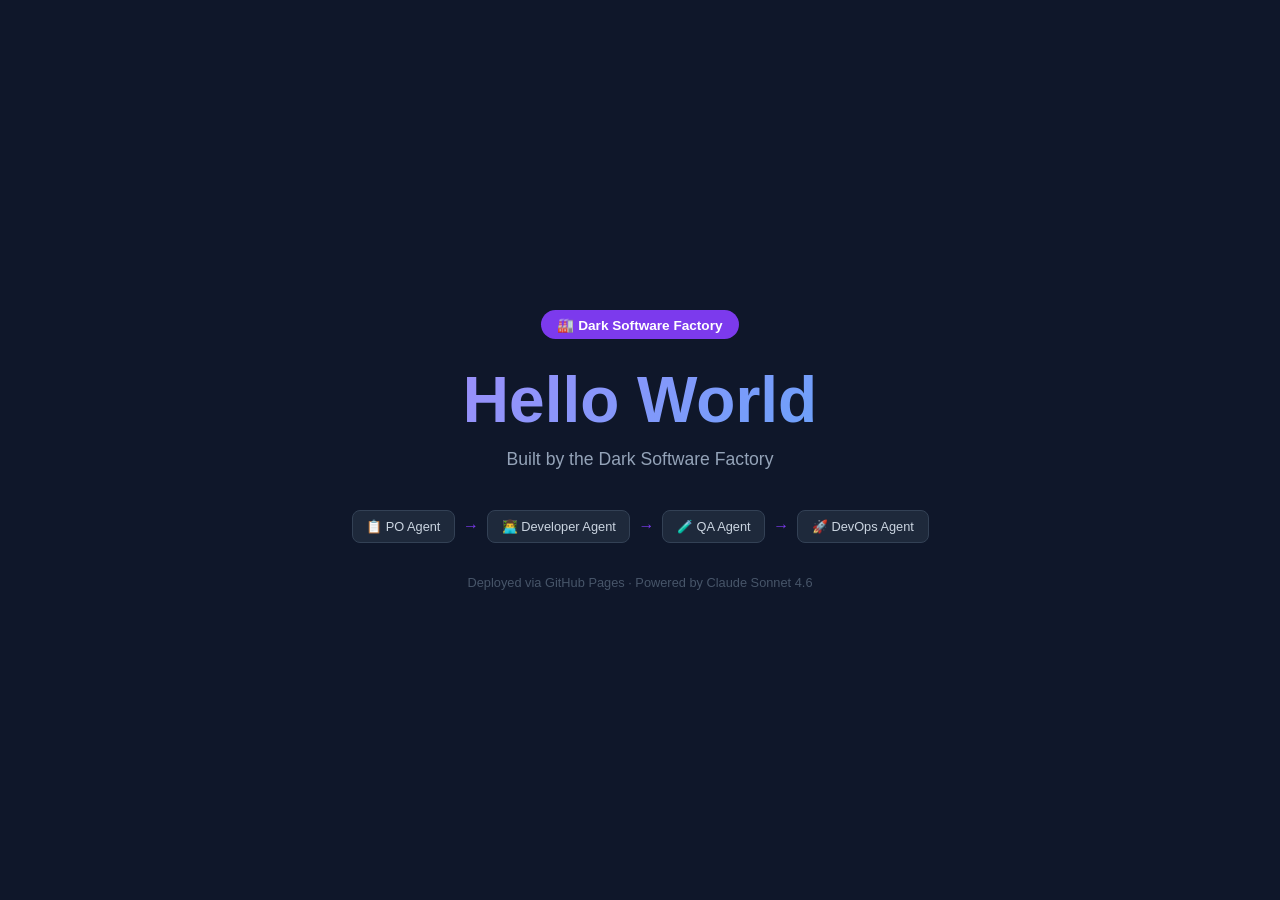
==== index.html @ 134d7415 "feat: add Hello World page" ====
<!DOCTYPE html>
<html lang="en">
<head>
    <meta charset="UTF-8">
    <meta name="viewport" content="width=device-width, initial-scale=1.0">
    <title>DSF Hello World</title>
    <link rel="stylesheet" href="styles.css">
</head>
<body>
    <div class="container">
        <div class="badge">🏭 Dark Software Factory</div>
        <h1>Hello World</h1>
        <p class="subtitle">Built by the Dark Software Factory</p>
        <div class="pipeline">
            <div class="agent">📋 PO Agent</div>
            <div class="arrow">→</div>
            <div class="agent">👨‍💻 Developer Agent</div>
            <div class="arrow">→</div>
            <div class="agent">🧪 QA Agent</div>
            <div class="arrow">→</div>
            <div class="agent">🚀 DevOps Agent</div>
        </div>
        <p class="footer">Deployed via GitHub Pages · Powered by Claude Sonnet 4.6</p>
    </div>
</body>
</html>
---- styles.css ----
* { margin: 0; padding: 0; box-sizing: border-box; }
body {
    background: #0F172A;
    color: #F8FAFC;
    font-family: -apple-system, BlinkMacSystemFont, 'Segoe UI', sans-serif;
    min-height: 100vh;
    display: flex;
    align-items: center;
    justify-content: center;
}
.container { text-align: center; padding: 2rem; max-width: 700px; }
.badge {
    display: inline-block;
    background: #7C3AED;
    color: white;
    padding: 0.4rem 1rem;
    border-radius: 999px;
    font-size: 0.85rem;
    font-weight: 600;
    margin-bottom: 1.5rem;
}
h1 {
    font-size: 4rem;
    font-weight: 800;
    background: linear-gradient(135deg, #A78BFA, #60A5FA);
    -webkit-background-clip: text;
    -webkit-text-fill-color: transparent;
    background-clip: text;
    margin-bottom: 0.75rem;
}
.subtitle { color: #94A3B8; font-size: 1.1rem; margin-bottom: 2.5rem; }
.pipeline {
    display: flex;
    align-items: center;
    justify-content: center;
    gap: 0.5rem;
    flex-wrap: wrap;
    margin-bottom: 2rem;
}
.agent {
    background: #1E293B;
    border: 1px solid #334155;
    border-radius: 8px;
    padding: 0.5rem 0.85rem;
    font-size: 0.8rem;
    color: #CBD5E1;
}
.arrow { color: #7C3AED; font-weight: bold; }
.footer { color: #475569; font-size: 0.8rem; margin-top: 1rem; }
@media (max-width: 600px) {
    h1 { font-size: 2.5rem; }
    .agent { font-size: 0.7rem; padding: 0.4rem 0.6rem; }
}
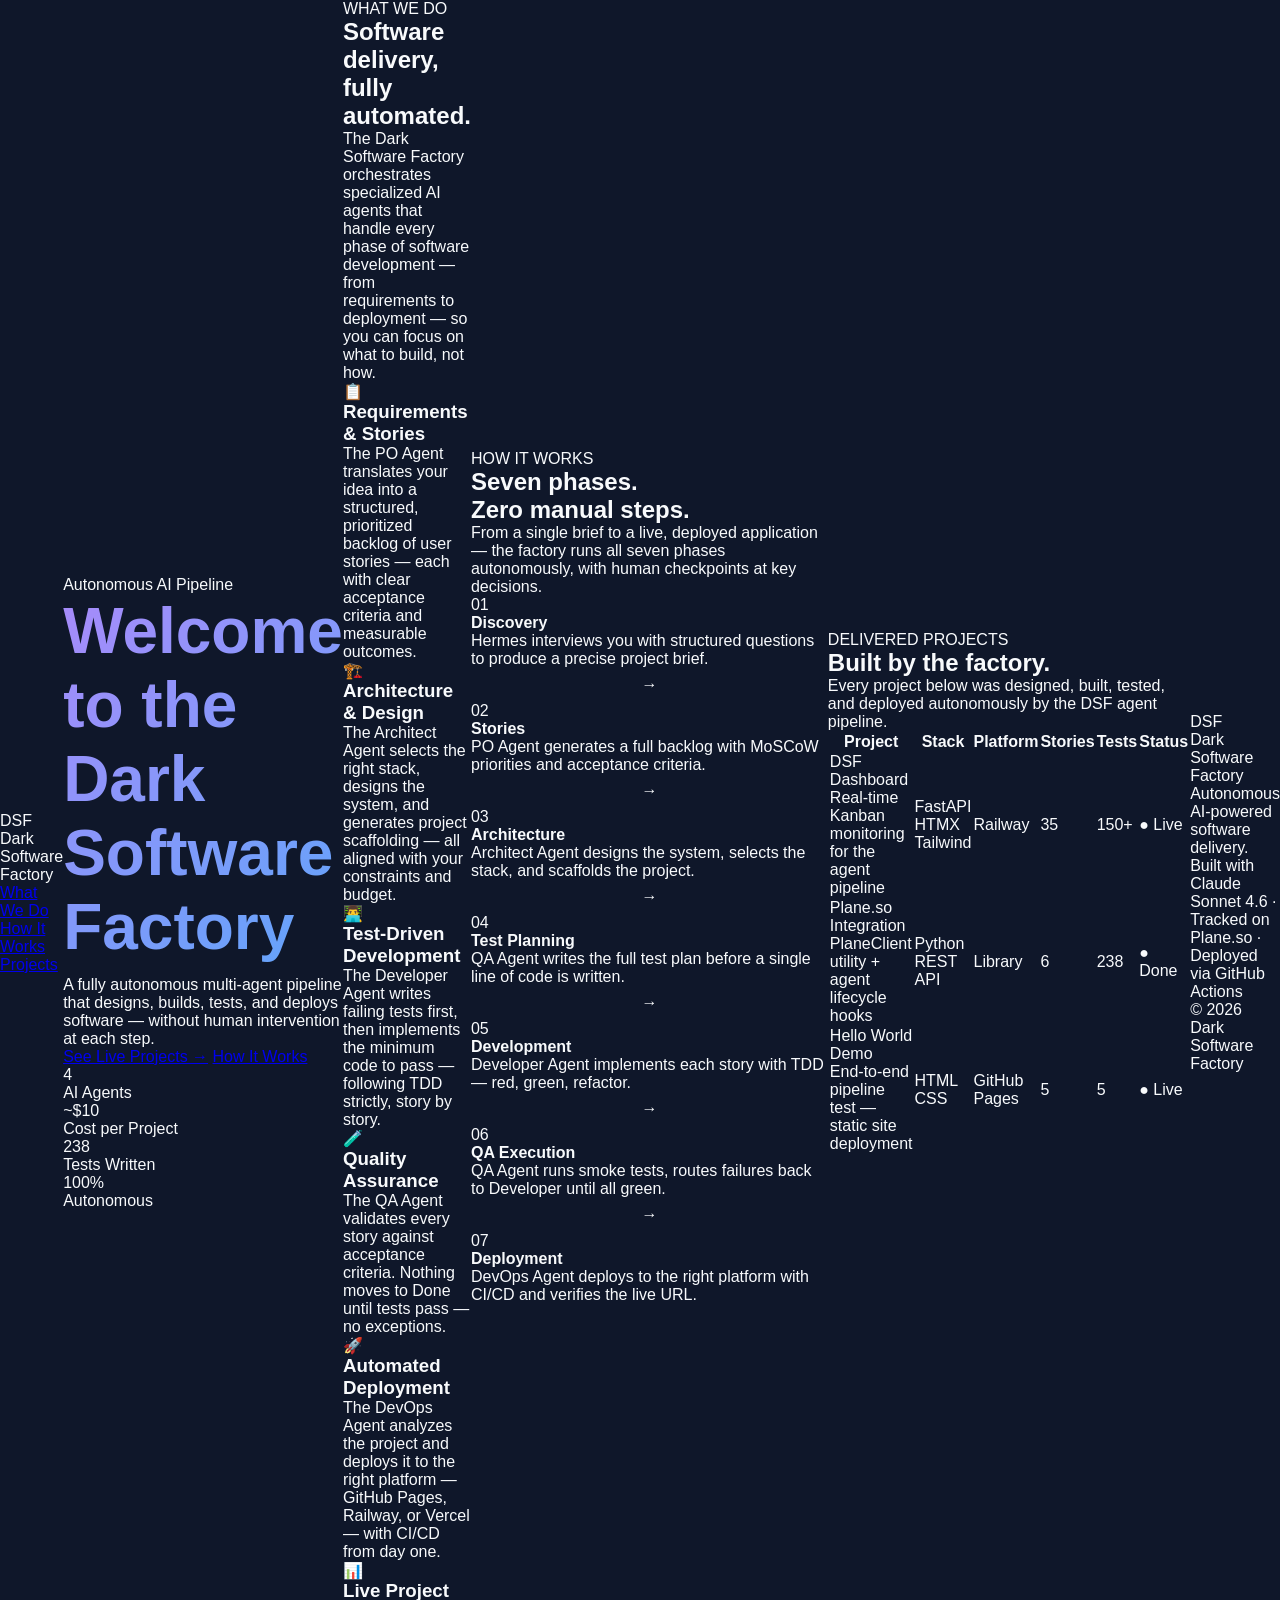
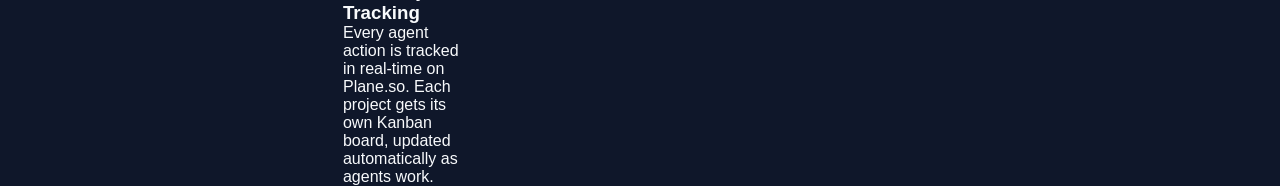
==== commit 5fa572a1: "feat: DSF showcase landing page — BCG-inspired professional design" ====
--- a/index.html
+++ b/index.html
@@ -3,24 +3,241 @@
 <head>
     <meta charset="UTF-8">
     <meta name="viewport" content="width=device-width, initial-scale=1.0">
-    <title>DSF Hello World</title>
+    <title>Dark Software Factory</title>
+    <link rel="preconnect" href="https://fonts.googleapis.com">
+    <link rel="preconnect" href="https://fonts.gstatic.com" crossorigin>
+    <link href="https://fonts.googleapis.com/css2?family=Inter:wght@300;400;500;600;700&display=swap" rel="stylesheet">
     <link rel="stylesheet" href="styles.css">
 </head>
 <body>
-    <div class="container">
-        <div class="badge">🏭 Dark Software Factory</div>
-        <h1>Hello World</h1>
-        <p class="subtitle">Built by the Dark Software Factory</p>
-        <div class="pipeline">
-            <div class="agent">📋 PO Agent</div>
-            <div class="arrow">→</div>
-            <div class="agent">👨‍💻 Developer Agent</div>
-            <div class="arrow">→</div>
-            <div class="agent">🧪 QA Agent</div>
-            <div class="arrow">→</div>
-            <div class="agent">🚀 DevOps Agent</div>
-        </div>
-        <p class="footer">Deployed via GitHub Pages · Powered by Claude Sonnet 4.6</p>
-    </div>
+
+    <!-- NAV -->
+    <nav>
+        <div class="nav-inner">
+            <div class="nav-logo">
+                <span class="logo-mark">DSF</span>
+                <span class="logo-text">Dark Software Factory</span>
+            </div>
+            <div class="nav-links">
+                <a href="#what-we-do">What We Do</a>
+                <a href="#how-it-works">How It Works</a>
+                <a href="#projects">Projects</a>
+            </div>
+        </div>
+    </nav>
+
+    <!-- HERO -->
+    <section class="hero">
+        <div class="hero-inner">
+            <div class="hero-tag">Autonomous AI Pipeline</div>
+            <h1>Welcome to the<br><span class="accent">Dark Software Factory</span></h1>
+            <p class="hero-sub">A fully autonomous multi-agent pipeline that designs, builds, tests, and deploys software — without human intervention at each step.</p>
+            <div class="hero-cta">
+                <a href="#projects" class="btn-primary">See Live Projects →</a>
+                <a href="#how-it-works" class="btn-secondary">How It Works</a>
+            </div>
+            <div class="hero-stats">
+                <div class="stat">
+                    <div class="stat-value">4</div>
+                    <div class="stat-label">AI Agents</div>
+                </div>
+                <div class="stat-divider"></div>
+                <div class="stat">
+                    <div class="stat-value">~$10</div>
+                    <div class="stat-label">Cost per Project</div>
+                </div>
+                <div class="stat-divider"></div>
+                <div class="stat">
+                    <div class="stat-value">238</div>
+                    <div class="stat-label">Tests Written</div>
+                </div>
+                <div class="stat-divider"></div>
+                <div class="stat">
+                    <div class="stat-value">100%</div>
+                    <div class="stat-label">Autonomous</div>
+                </div>
+            </div>
+        </div>
+    </section>
+
+    <!-- WHAT WE DO -->
+    <section class="section" id="what-we-do">
+        <div class="section-inner">
+            <div class="section-label">WHAT WE DO</div>
+            <h2>Software delivery,<br>fully automated.</h2>
+            <p class="section-desc">The Dark Software Factory orchestrates specialized AI agents that handle every phase of software development — from requirements to deployment — so you can focus on what to build, not how.</p>
+            <div class="cards">
+                <div class="card">
+                    <div class="card-icon">📋</div>
+                    <h3>Requirements & Stories</h3>
+                    <p>The PO Agent translates your idea into a structured, prioritized backlog of user stories — each with clear acceptance criteria and measurable outcomes.</p>
+                </div>
+                <div class="card">
+                    <div class="card-icon">🏗️</div>
+                    <h3>Architecture & Design</h3>
+                    <p>The Architect Agent selects the right stack, designs the system, and generates project scaffolding — all aligned with your constraints and budget.</p>
+                </div>
+                <div class="card">
+                    <div class="card-icon">👨‍💻</div>
+                    <h3>Test-Driven Development</h3>
+                    <p>The Developer Agent writes failing tests first, then implements the minimum code to pass — following TDD strictly, story by story.</p>
+                </div>
+                <div class="card">
+                    <div class="card-icon">🧪</div>
+                    <h3>Quality Assurance</h3>
+                    <p>The QA Agent validates every story against acceptance criteria. Nothing moves to Done until tests pass — no exceptions.</p>
+                </div>
+                <div class="card">
+                    <div class="card-icon">🚀</div>
+                    <h3>Automated Deployment</h3>
+                    <p>The DevOps Agent analyzes the project and deploys it to the right platform — GitHub Pages, Railway, or Vercel — with CI/CD from day one.</p>
+                </div>
+                <div class="card">
+                    <div class="card-icon">📊</div>
+                    <h3>Live Project Tracking</h3>
+                    <p>Every agent action is tracked in real-time on Plane.so. Each project gets its own Kanban board, updated automatically as agents work.</p>
+                </div>
+            </div>
+        </div>
+    </section>
+
+    <!-- HOW IT WORKS -->
+    <section class="section section-dark" id="how-it-works">
+        <div class="section-inner">
+            <div class="section-label">HOW IT WORKS</div>
+            <h2>Seven phases.<br>Zero manual steps.</h2>
+            <p class="section-desc">From a single brief to a live, deployed application — the factory runs all seven phases autonomously, with human checkpoints at key decisions.</p>
+            <div class="pipeline">
+                <div class="phase">
+                    <div class="phase-num">01</div>
+                    <div class="phase-content">
+                        <h4>Discovery</h4>
+                        <p>Hermes interviews you with structured questions to produce a precise project brief.</p>
+                    </div>
+                </div>
+                <div class="phase-arrow">→</div>
+                <div class="phase">
+                    <div class="phase-num">02</div>
+                    <div class="phase-content">
+                        <h4>Stories</h4>
+                        <p>PO Agent generates a full backlog with MoSCoW priorities and acceptance criteria.</p>
+                    </div>
+                </div>
+                <div class="phase-arrow">→</div>
+                <div class="phase">
+                    <div class="phase-num">03</div>
+                    <div class="phase-content">
+                        <h4>Architecture</h4>
+                        <p>Architect Agent designs the system, selects the stack, and scaffolds the project.</p>
+                    </div>
+                </div>
+                <div class="phase-arrow">→</div>
+                <div class="phase">
+                    <div class="phase-num">04</div>
+                    <div class="phase-content">
+                        <h4>Test Planning</h4>
+                        <p>QA Agent writes the full test plan before a single line of code is written.</p>
+                    </div>
+                </div>
+                <div class="phase-arrow">→</div>
+                <div class="phase">
+                    <div class="phase-num">05</div>
+                    <div class="phase-content">
+                        <h4>Development</h4>
+                        <p>Developer Agent implements each story with TDD — red, green, refactor.</p>
+                    </div>
+                </div>
+                <div class="phase-arrow">→</div>
+                <div class="phase">
+                    <div class="phase-num">06</div>
+                    <div class="phase-content">
+                        <h4>QA Execution</h4>
+                        <p>QA Agent runs smoke tests, routes failures back to Developer until all green.</p>
+                    </div>
+                </div>
+                <div class="phase-arrow">→</div>
+                <div class="phase">
+                    <div class="phase-num">07</div>
+                    <div class="phase-content">
+                        <h4>Deployment</h4>
+                        <p>DevOps Agent deploys to the right platform with CI/CD and verifies the live URL.</p>
+                    </div>
+                </div>
+            </div>
+        </div>
+    </section>
+
+    <!-- PROJECTS TABLE -->
+    <section class="section" id="projects">
+        <div class="section-inner">
+            <div class="section-label">DELIVERED PROJECTS</div>
+            <h2>Built by the factory.</h2>
+            <p class="section-desc">Every project below was designed, built, tested, and deployed autonomously by the DSF agent pipeline.</p>
+            <div class="table-wrap">
+                <table>
+                    <thead>
+                        <tr>
+                            <th>Project</th>
+                            <th>Stack</th>
+                            <th>Platform</th>
+                            <th>Stories</th>
+                            <th>Tests</th>
+                            <th>Status</th>
+                        </tr>
+                    </thead>
+                    <tbody>
+                        <tr>
+                            <td>
+                                <div class="proj-name">DSF Dashboard</div>
+                                <div class="proj-desc">Real-time Kanban monitoring for the agent pipeline</div>
+                            </td>
+                            <td><span class="tag">FastAPI</span> <span class="tag">HTMX</span> <span class="tag">Tailwind</span></td>
+                            <td><span class="tag tag-blue">Railway</span></td>
+                            <td>35</td>
+                            <td>150+</td>
+                            <td><span class="status-live">● Live</span></td>
+                        </tr>
+                        <tr>
+                            <td>
+                                <div class="proj-name">Plane.so Integration</div>
+                                <div class="proj-desc">PlaneClient utility + agent lifecycle hooks</div>
+                            </td>
+                            <td><span class="tag">Python</span> <span class="tag">REST API</span></td>
+                            <td><span class="tag tag-gray">Library</span></td>
+                            <td>6</td>
+                            <td>238</td>
+                            <td><span class="status-live">● Done</span></td>
+                        </tr>
+                        <tr>
+                            <td>
+                                <div class="proj-name">Hello World Demo</div>
+                                <div class="proj-desc">End-to-end pipeline test — static site deployment</div>
+                            </td>
+                            <td><span class="tag">HTML</span> <span class="tag">CSS</span></td>
+                            <td><span class="tag tag-green">GitHub Pages</span></td>
+                            <td>5</td>
+                            <td>5</td>
+                            <td><span class="status-live">● Live</span></td>
+                        </tr>
+                    </tbody>
+                </table>
+            </div>
+        </div>
+    </section>
+
+    <!-- FOOTER -->
+    <footer>
+        <div class="footer-inner">
+            <div class="footer-left">
+                <div class="footer-logo">DSF</div>
+                <p>Dark Software Factory<br>Autonomous AI-powered software delivery.</p>
+            </div>
+            <div class="footer-right">
+                <p>Built with Claude Sonnet 4.6 · Tracked on Plane.so · Deployed via GitHub Actions</p>
+                <p class="footer-copy">© 2026 Dark Software Factory</p>
+            </div>
+        </div>
+    </footer>
+
 </body>
 </html>
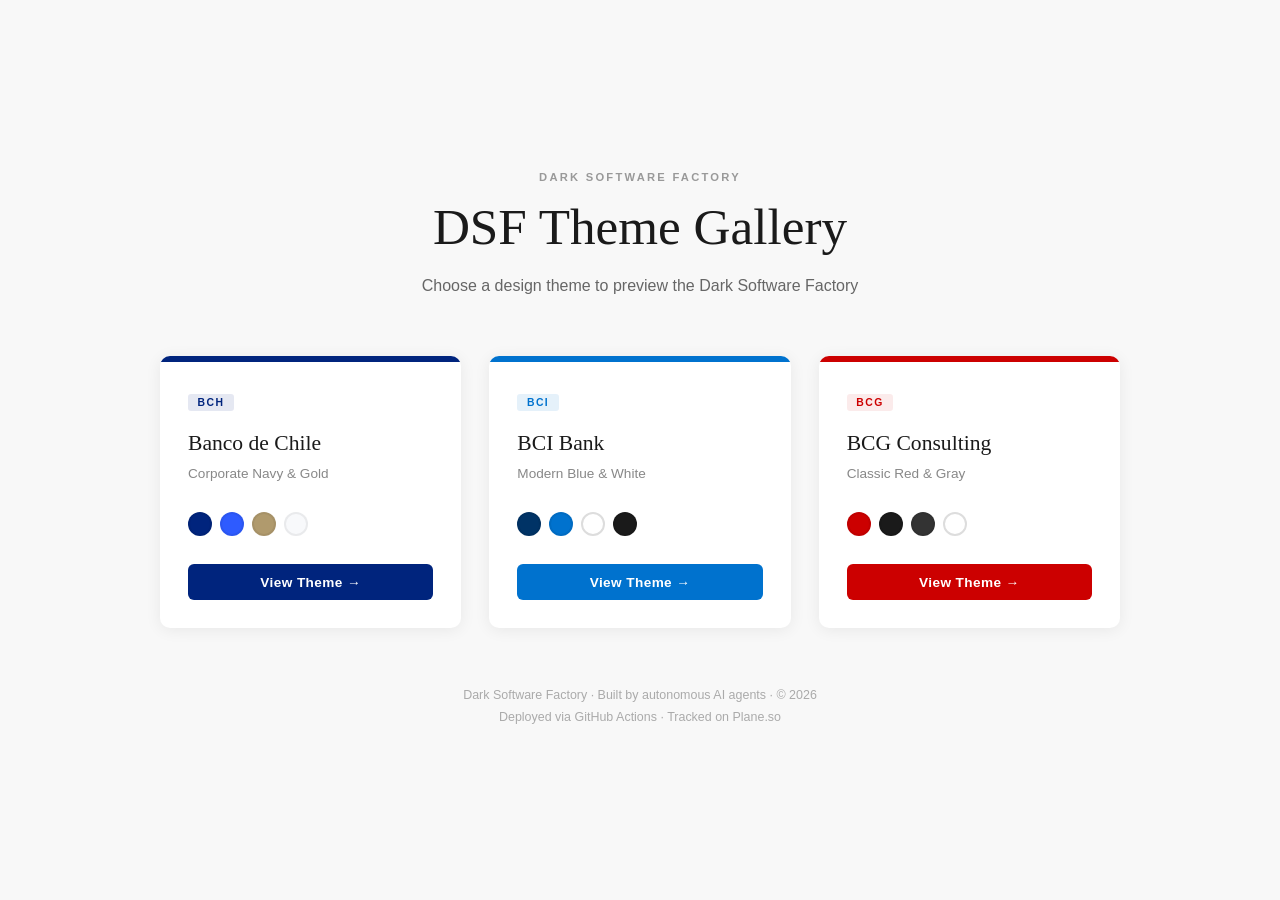
==== commit b7999c20: "feat: add BCI/BCG/BCH theme subpages + theme selector (HW-014-017)" ====
--- a/index.html
+++ b/index.html
@@ -3,241 +3,252 @@
 <head>
     <meta charset="UTF-8">
     <meta name="viewport" content="width=device-width, initial-scale=1.0">
-    <title>Dark Software Factory</title>
-    <link rel="preconnect" href="https://fonts.googleapis.com">
-    <link rel="preconnect" href="https://fonts.gstatic.com" crossorigin>
-    <link href="https://fonts.googleapis.com/css2?family=Inter:wght@300;400;500;600;700&display=swap" rel="stylesheet">
-    <link rel="stylesheet" href="styles.css">
+    <title>DSF Theme Gallery</title>
+    <style>
+        *, *::before, *::after { margin: 0; padding: 0; box-sizing: border-box; }
+
+        body {
+            font-family: Arial, Helvetica, sans-serif;
+            background: #F8F8F8;
+            color: #333333;
+            min-height: 100vh;
+            display: flex;
+            flex-direction: column;
+            align-items: center;
+            justify-content: center;
+            padding: 3rem 1.5rem;
+        }
+
+        .gallery-header {
+            text-align: center;
+            margin-bottom: 3.5rem;
+        }
+
+        .gallery-eyebrow {
+            font-size: 0.7rem;
+            font-weight: 700;
+            letter-spacing: 0.2em;
+            text-transform: uppercase;
+            color: #999999;
+            margin-bottom: 0.8rem;
+        }
+
+        .gallery-title {
+            font-family: Georgia, 'Times New Roman', serif;
+            font-size: clamp(2rem, 5vw, 3.2rem);
+            font-weight: 400;
+            color: #1A1A1A;
+            margin-bottom: 1rem;
+            line-height: 1.2;
+        }
+
+        .gallery-subtitle {
+            font-size: 1rem;
+            color: #666666;
+            max-width: 460px;
+            line-height: 1.65;
+            margin: 0 auto;
+        }
+
+        /* ── Cards Grid ─────────────────────────────────── */
+        .cards-grid {
+            display: grid;
+            grid-template-columns: repeat(3, 1fr);
+            gap: 1.75rem;
+            max-width: 960px;
+            width: 100%;
+        }
+
+        .theme-card {
+            background: #FFFFFF;
+            border-radius: 10px;
+            overflow: hidden;
+            box-shadow: 0 2px 16px rgba(0,0,0,0.07);
+            display: flex;
+            flex-direction: column;
+            transition: transform 0.2s, box-shadow 0.2s;
+        }
+
+        .theme-card:hover {
+            transform: translateY(-4px);
+            box-shadow: 0 8px 32px rgba(0,0,0,0.12);
+        }
+
+        /* Colored top strip */
+        .card-strip {
+            height: 6px;
+            width: 100%;
+        }
+
+        .card-body {
+            padding: 2rem 1.75rem 1.75rem;
+            display: flex;
+            flex-direction: column;
+            flex: 1;
+        }
+
+        .card-badge {
+            display: inline-block;
+            font-size: 0.65rem;
+            font-weight: 700;
+            letter-spacing: 0.14em;
+            text-transform: uppercase;
+            padding: 0.2rem 0.6rem;
+            border-radius: 3px;
+            margin-bottom: 1.2rem;
+            align-self: flex-start;
+        }
+
+        .card-title {
+            font-family: Georgia, 'Times New Roman', serif;
+            font-size: 1.35rem;
+            font-weight: 400;
+            color: #1A1A1A;
+            margin-bottom: 0.4rem;
+            line-height: 1.25;
+        }
+
+        .card-subtitle {
+            font-size: 0.85rem;
+            color: #888888;
+            margin-bottom: 1.75rem;
+            line-height: 1.5;
+        }
+
+        .card-swatch {
+            display: flex;
+            gap: 0.5rem;
+            margin-bottom: 1.75rem;
+        }
+
+        .swatch {
+            width: 24px;
+            height: 24px;
+            border-radius: 50%;
+            border: 2px solid rgba(0,0,0,0.06);
+        }
+
+        .card-btn {
+            display: inline-block;
+            text-decoration: none;
+            font-size: 0.85rem;
+            font-weight: 700;
+            letter-spacing: 0.03em;
+            padding: 0.65rem 1.35rem;
+            border-radius: 6px;
+            text-align: center;
+            transition: opacity 0.2s;
+            margin-top: auto;
+        }
+
+        .card-btn:hover { opacity: 0.85; }
+
+        /* ── BCH Card ──────────────────────────────────── */
+        .bch .card-strip { background: #00247D; }
+        .bch .card-badge { background: rgba(0,36,125,0.1); color: #00247D; }
+        .bch .card-btn { background: #00247D; color: #FFFFFF; }
+
+        /* ── BCI Card ──────────────────────────────────── */
+        .bci .card-strip { background: #0072CE; }
+        .bci .card-badge { background: rgba(0,114,206,0.1); color: #0072CE; }
+        .bci .card-btn { background: #0072CE; color: #FFFFFF; }
+
+        /* ── BCG Card ──────────────────────────────────── */
+        .bcg .card-strip { background: #CC0000; }
+        .bcg .card-badge { background: rgba(204,0,0,0.08); color: #CC0000; }
+        .bcg .card-btn { background: #CC0000; color: #FFFFFF; }
+
+        /* ── Footer ────────────────────────────────────── */
+        .gallery-footer {
+            margin-top: 3.5rem;
+            text-align: center;
+            font-size: 0.78rem;
+            color: #AAAAAA;
+            line-height: 1.8;
+        }
+
+        /* ── Responsive ─────────────────────────────────── */
+        @media (max-width: 720px) {
+            .cards-grid {
+                grid-template-columns: 1fr;
+                max-width: 420px;
+            }
+        }
+
+        @media (min-width: 721px) and (max-width: 900px) {
+            .cards-grid {
+                grid-template-columns: repeat(2, 1fr);
+            }
+        }
+    </style>
 </head>
 <body>
 
-    <!-- NAV -->
-    <nav>
-        <div class="nav-inner">
-            <div class="nav-logo">
-                <span class="logo-mark">DSF</span>
-                <span class="logo-text">Dark Software Factory</span>
-            </div>
-            <div class="nav-links">
-                <a href="#what-we-do">What We Do</a>
-                <a href="#how-it-works">How It Works</a>
-                <a href="#projects">Projects</a>
+    <header class="gallery-header">
+        <div class="gallery-eyebrow">Dark Software Factory</div>
+        <h1 class="gallery-title">DSF Theme Gallery</h1>
+        <p class="gallery-subtitle">Choose a design theme to preview the Dark Software Factory</p>
+    </header>
+
+    <div class="cards-grid">
+
+        <!-- BCH Card -->
+        <div class="theme-card bch">
+            <div class="card-strip"></div>
+            <div class="card-body">
+                <span class="card-badge">BCH</span>
+                <div class="card-title">Banco de Chile</div>
+                <div class="card-subtitle">Corporate Navy &amp; Gold</div>
+                <div class="card-swatch">
+                    <div class="swatch" style="background:#00247D;" title="#00247D Navy"></div>
+                    <div class="swatch" style="background:#2E5BFF;" title="#2E5BFF Royal Blue"></div>
+                    <div class="swatch" style="background:#B09A6D;" title="#B09A6D Gold"></div>
+                    <div class="swatch" style="background:#F8F9FB;" title="#F8F9FB Off-white" style="border-color:#ddd;"></div>
+                </div>
+                <a href="bch/" class="card-btn">View Theme →</a>
             </div>
         </div>
-    </nav>
-
-    <!-- HERO -->
-    <section class="hero">
-        <div class="hero-inner">
-            <div class="hero-tag">Autonomous AI Pipeline</div>
-            <h1>Welcome to the<br><span class="accent">Dark Software Factory</span></h1>
-            <p class="hero-sub">A fully autonomous multi-agent pipeline that designs, builds, tests, and deploys software — without human intervention at each step.</p>
-            <div class="hero-cta">
-                <a href="#projects" class="btn-primary">See Live Projects →</a>
-                <a href="#how-it-works" class="btn-secondary">How It Works</a>
-            </div>
-            <div class="hero-stats">
-                <div class="stat">
-                    <div class="stat-value">4</div>
-                    <div class="stat-label">AI Agents</div>
+
+        <!-- BCI Card -->
+        <div class="theme-card bci">
+            <div class="card-strip"></div>
+            <div class="card-body">
+                <span class="card-badge">BCI</span>
+                <div class="card-title">BCI Bank</div>
+                <div class="card-subtitle">Modern Blue &amp; White</div>
+                <div class="card-swatch">
+                    <div class="swatch" style="background:#003366;" title="#003366 Navy"></div>
+                    <div class="swatch" style="background:#0072CE;" title="#0072CE Bright Blue"></div>
+                    <div class="swatch" style="background:#FFFFFF;border-color:#ddd;" title="#FFFFFF White"></div>
+                    <div class="swatch" style="background:#1A1A1A;" title="#1A1A1A Dark Footer"></div>
                 </div>
-                <div class="stat-divider"></div>
-                <div class="stat">
-                    <div class="stat-value">~$10</div>
-                    <div class="stat-label">Cost per Project</div>
-                </div>
-                <div class="stat-divider"></div>
-                <div class="stat">
-                    <div class="stat-value">238</div>
-                    <div class="stat-label">Tests Written</div>
-                </div>
-                <div class="stat-divider"></div>
-                <div class="stat">
-                    <div class="stat-value">100%</div>
-                    <div class="stat-label">Autonomous</div>
-                </div>
+                <a href="bci/" class="card-btn">View Theme →</a>
             </div>
         </div>
-    </section>
-
-    <!-- WHAT WE DO -->
-    <section class="section" id="what-we-do">
-        <div class="section-inner">
-            <div class="section-label">WHAT WE DO</div>
-            <h2>Software delivery,<br>fully automated.</h2>
-            <p class="section-desc">The Dark Software Factory orchestrates specialized AI agents that handle every phase of software development — from requirements to deployment — so you can focus on what to build, not how.</p>
-            <div class="cards">
-                <div class="card">
-                    <div class="card-icon">📋</div>
-                    <h3>Requirements & Stories</h3>
-                    <p>The PO Agent translates your idea into a structured, prioritized backlog of user stories — each with clear acceptance criteria and measurable outcomes.</p>
+
+        <!-- BCG Card -->
+        <div class="theme-card bcg">
+            <div class="card-strip"></div>
+            <div class="card-body">
+                <span class="card-badge">BCG</span>
+                <div class="card-title">BCG Consulting</div>
+                <div class="card-subtitle">Classic Red &amp; Gray</div>
+                <div class="card-swatch">
+                    <div class="swatch" style="background:#CC0000;" title="#CC0000 Red"></div>
+                    <div class="swatch" style="background:#1A1A1A;" title="#1A1A1A Dark Gray"></div>
+                    <div class="swatch" style="background:#333333;" title="#333333 Body Gray"></div>
+                    <div class="swatch" style="background:#FFFFFF;border-color:#ddd;" title="#FFFFFF White"></div>
                 </div>
-                <div class="card">
-                    <div class="card-icon">🏗️</div>
-                    <h3>Architecture & Design</h3>
-                    <p>The Architect Agent selects the right stack, designs the system, and generates project scaffolding — all aligned with your constraints and budget.</p>
-                </div>
-                <div class="card">
-                    <div class="card-icon">👨‍💻</div>
-                    <h3>Test-Driven Development</h3>
-                    <p>The Developer Agent writes failing tests first, then implements the minimum code to pass — following TDD strictly, story by story.</p>
-                </div>
-                <div class="card">
-                    <div class="card-icon">🧪</div>
-                    <h3>Quality Assurance</h3>
-                    <p>The QA Agent validates every story against acceptance criteria. Nothing moves to Done until tests pass — no exceptions.</p>
-                </div>
-                <div class="card">
-                    <div class="card-icon">🚀</div>
-                    <h3>Automated Deployment</h3>
-                    <p>The DevOps Agent analyzes the project and deploys it to the right platform — GitHub Pages, Railway, or Vercel — with CI/CD from day one.</p>
-                </div>
-                <div class="card">
-                    <div class="card-icon">📊</div>
-                    <h3>Live Project Tracking</h3>
-                    <p>Every agent action is tracked in real-time on Plane.so. Each project gets its own Kanban board, updated automatically as agents work.</p>
-                </div>
+                <a href="bcg/" class="card-btn">View Theme →</a>
             </div>
         </div>
-    </section>
-
-    <!-- HOW IT WORKS -->
-    <section class="section section-dark" id="how-it-works">
-        <div class="section-inner">
-            <div class="section-label">HOW IT WORKS</div>
-            <h2>Seven phases.<br>Zero manual steps.</h2>
-            <p class="section-desc">From a single brief to a live, deployed application — the factory runs all seven phases autonomously, with human checkpoints at key decisions.</p>
-            <div class="pipeline">
-                <div class="phase">
-                    <div class="phase-num">01</div>
-                    <div class="phase-content">
-                        <h4>Discovery</h4>
-                        <p>Hermes interviews you with structured questions to produce a precise project brief.</p>
-                    </div>
-                </div>
-                <div class="phase-arrow">→</div>
-                <div class="phase">
-                    <div class="phase-num">02</div>
-                    <div class="phase-content">
-                        <h4>Stories</h4>
-                        <p>PO Agent generates a full backlog with MoSCoW priorities and acceptance criteria.</p>
-                    </div>
-                </div>
-                <div class="phase-arrow">→</div>
-                <div class="phase">
-                    <div class="phase-num">03</div>
-                    <div class="phase-content">
-                        <h4>Architecture</h4>
-                        <p>Architect Agent designs the system, selects the stack, and scaffolds the project.</p>
-                    </div>
-                </div>
-                <div class="phase-arrow">→</div>
-                <div class="phase">
-                    <div class="phase-num">04</div>
-                    <div class="phase-content">
-                        <h4>Test Planning</h4>
-                        <p>QA Agent writes the full test plan before a single line of code is written.</p>
-                    </div>
-                </div>
-                <div class="phase-arrow">→</div>
-                <div class="phase">
-                    <div class="phase-num">05</div>
-                    <div class="phase-content">
-                        <h4>Development</h4>
-                        <p>Developer Agent implements each story with TDD — red, green, refactor.</p>
-                    </div>
-                </div>
-                <div class="phase-arrow">→</div>
-                <div class="phase">
-                    <div class="phase-num">06</div>
-                    <div class="phase-content">
-                        <h4>QA Execution</h4>
-                        <p>QA Agent runs smoke tests, routes failures back to Developer until all green.</p>
-                    </div>
-                </div>
-                <div class="phase-arrow">→</div>
-                <div class="phase">
-                    <div class="phase-num">07</div>
-                    <div class="phase-content">
-                        <h4>Deployment</h4>
-                        <p>DevOps Agent deploys to the right platform with CI/CD and verifies the live URL.</p>
-                    </div>
-                </div>
-            </div>
-        </div>
-    </section>
-
-    <!-- PROJECTS TABLE -->
-    <section class="section" id="projects">
-        <div class="section-inner">
-            <div class="section-label">DELIVERED PROJECTS</div>
-            <h2>Built by the factory.</h2>
-            <p class="section-desc">Every project below was designed, built, tested, and deployed autonomously by the DSF agent pipeline.</p>
-            <div class="table-wrap">
-                <table>
-                    <thead>
-                        <tr>
-                            <th>Project</th>
-                            <th>Stack</th>
-                            <th>Platform</th>
-                            <th>Stories</th>
-                            <th>Tests</th>
-                            <th>Status</th>
-                        </tr>
-                    </thead>
-                    <tbody>
-                        <tr>
-                            <td>
-                                <div class="proj-name">DSF Dashboard</div>
-                                <div class="proj-desc">Real-time Kanban monitoring for the agent pipeline</div>
-                            </td>
-                            <td><span class="tag">FastAPI</span> <span class="tag">HTMX</span> <span class="tag">Tailwind</span></td>
-                            <td><span class="tag tag-blue">Railway</span></td>
-                            <td>35</td>
-                            <td>150+</td>
-                            <td><span class="status-live">● Live</span></td>
-                        </tr>
-                        <tr>
-                            <td>
-                                <div class="proj-name">Plane.so Integration</div>
-                                <div class="proj-desc">PlaneClient utility + agent lifecycle hooks</div>
-                            </td>
-                            <td><span class="tag">Python</span> <span class="tag">REST API</span></td>
-                            <td><span class="tag tag-gray">Library</span></td>
-                            <td>6</td>
-                            <td>238</td>
-                            <td><span class="status-live">● Done</span></td>
-                        </tr>
-                        <tr>
-                            <td>
-                                <div class="proj-name">Hello World Demo</div>
-                                <div class="proj-desc">End-to-end pipeline test — static site deployment</div>
-                            </td>
-                            <td><span class="tag">HTML</span> <span class="tag">CSS</span></td>
-                            <td><span class="tag tag-green">GitHub Pages</span></td>
-                            <td>5</td>
-                            <td>5</td>
-                            <td><span class="status-live">● Live</span></td>
-                        </tr>
-                    </tbody>
-                </table>
-            </div>
-        </div>
-    </section>
-
-    <!-- FOOTER -->
-    <footer>
-        <div class="footer-inner">
-            <div class="footer-left">
-                <div class="footer-logo">DSF</div>
-                <p>Dark Software Factory<br>Autonomous AI-powered software delivery.</p>
-            </div>
-            <div class="footer-right">
-                <p>Built with Claude Sonnet 4.6 · Tracked on Plane.so · Deployed via GitHub Actions</p>
-                <p class="footer-copy">© 2026 Dark Software Factory</p>
-            </div>
-        </div>
+
+    </div>
+
+    <footer class="gallery-footer">
+        <p>Dark Software Factory · Built by autonomous AI agents · © 2026</p>
+        <p>Deployed via GitHub Actions · Tracked on Plane.so</p>
     </footer>
 
 </body>
-</html>+</html>
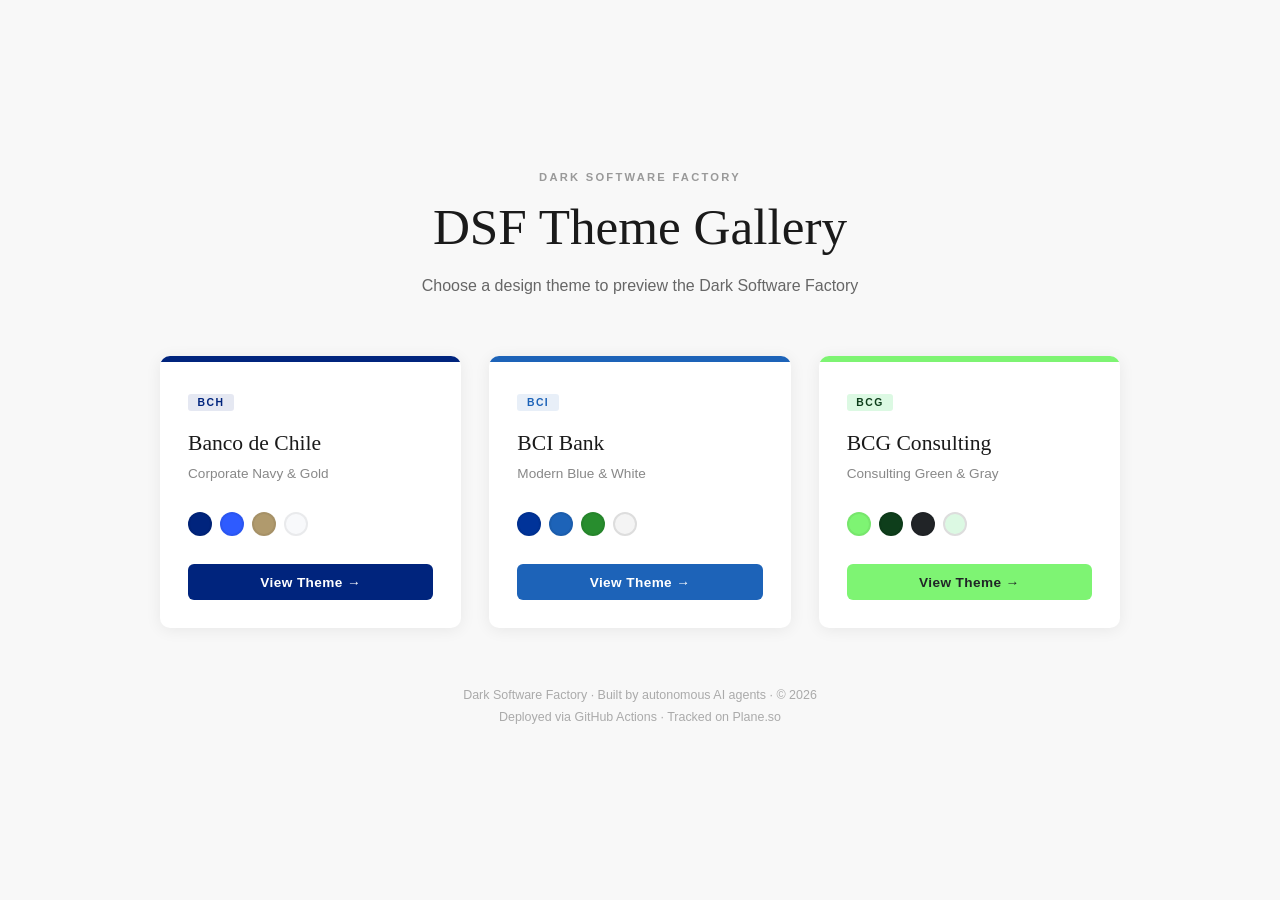
==== commit bbbe6f62: "fix: correct BCG (green not red) and BCI brand colors (HW-018-019)" ====
--- a/index.html
+++ b/index.html
@@ -149,14 +149,14 @@
         .bch .card-btn { background: #00247D; color: #FFFFFF; }
 
         /* ── BCI Card ──────────────────────────────────── */
-        .bci .card-strip { background: #0072CE; }
-        .bci .card-badge { background: rgba(0,114,206,0.1); color: #0072CE; }
-        .bci .card-btn { background: #0072CE; color: #FFFFFF; }
+        .bci .card-strip { background: #1D63B8; }
+        .bci .card-badge { background: rgba(29,99,184,0.1); color: #1D63B8; }
+        .bci .card-btn { background: #1D63B8; color: #FFFFFF; }
 
         /* ── BCG Card ──────────────────────────────────── */
-        .bcg .card-strip { background: #CC0000; }
-        .bcg .card-badge { background: rgba(204,0,0,0.08); color: #CC0000; }
-        .bcg .card-btn { background: #CC0000; color: #FFFFFF; }
+        .bcg .card-strip { background: #7EF473; }
+        .bcg .card-badge { background: #DCF9E3; color: #0E3E1B; }
+        .bcg .card-btn { background: #7EF473; color: #212427; }
 
         /* ── Footer ────────────────────────────────────── */
         .gallery-footer {
@@ -217,10 +217,10 @@
                 <div class="card-title">BCI Bank</div>
                 <div class="card-subtitle">Modern Blue &amp; White</div>
                 <div class="card-swatch">
-                    <div class="swatch" style="background:#003366;" title="#003366 Navy"></div>
-                    <div class="swatch" style="background:#0072CE;" title="#0072CE Bright Blue"></div>
-                    <div class="swatch" style="background:#FFFFFF;border-color:#ddd;" title="#FFFFFF White"></div>
-                    <div class="swatch" style="background:#1A1A1A;" title="#1A1A1A Dark Footer"></div>
+                    <div class="swatch" style="background:#003399;" title="#003399 Navy"></div>
+                    <div class="swatch" style="background:#1D63B8;" title="#1D63B8 Primary Blue"></div>
+                    <div class="swatch" style="background:#288D2E;" title="#288D2E Accent Green"></div>
+                    <div class="swatch" style="background:#F4F4F4;border-color:#ddd;" title="#F4F4F4 Background"></div>
                 </div>
                 <a href="bci/" class="card-btn">View Theme →</a>
             </div>
@@ -232,12 +232,12 @@
             <div class="card-body">
                 <span class="card-badge">BCG</span>
                 <div class="card-title">BCG Consulting</div>
-                <div class="card-subtitle">Classic Red &amp; Gray</div>
+                <div class="card-subtitle">Consulting Green &amp; Gray</div>
                 <div class="card-swatch">
-                    <div class="swatch" style="background:#CC0000;" title="#CC0000 Red"></div>
-                    <div class="swatch" style="background:#1A1A1A;" title="#1A1A1A Dark Gray"></div>
-                    <div class="swatch" style="background:#333333;" title="#333333 Body Gray"></div>
-                    <div class="swatch" style="background:#FFFFFF;border-color:#ddd;" title="#FFFFFF White"></div>
+                    <div class="swatch" style="background:#7EF473;" title="#7EF473 Primary Green"></div>
+                    <div class="swatch" style="background:#0E3E1B;" title="#0E3E1B Forest Green"></div>
+                    <div class="swatch" style="background:#212427;" title="#212427 Near-Black"></div>
+                    <div class="swatch" style="background:#DCF9E3;border-color:#ddd;" title="#DCF9E3 Mint"></div>
                 </div>
                 <a href="bcg/" class="card-btn">View Theme →</a>
             </div>
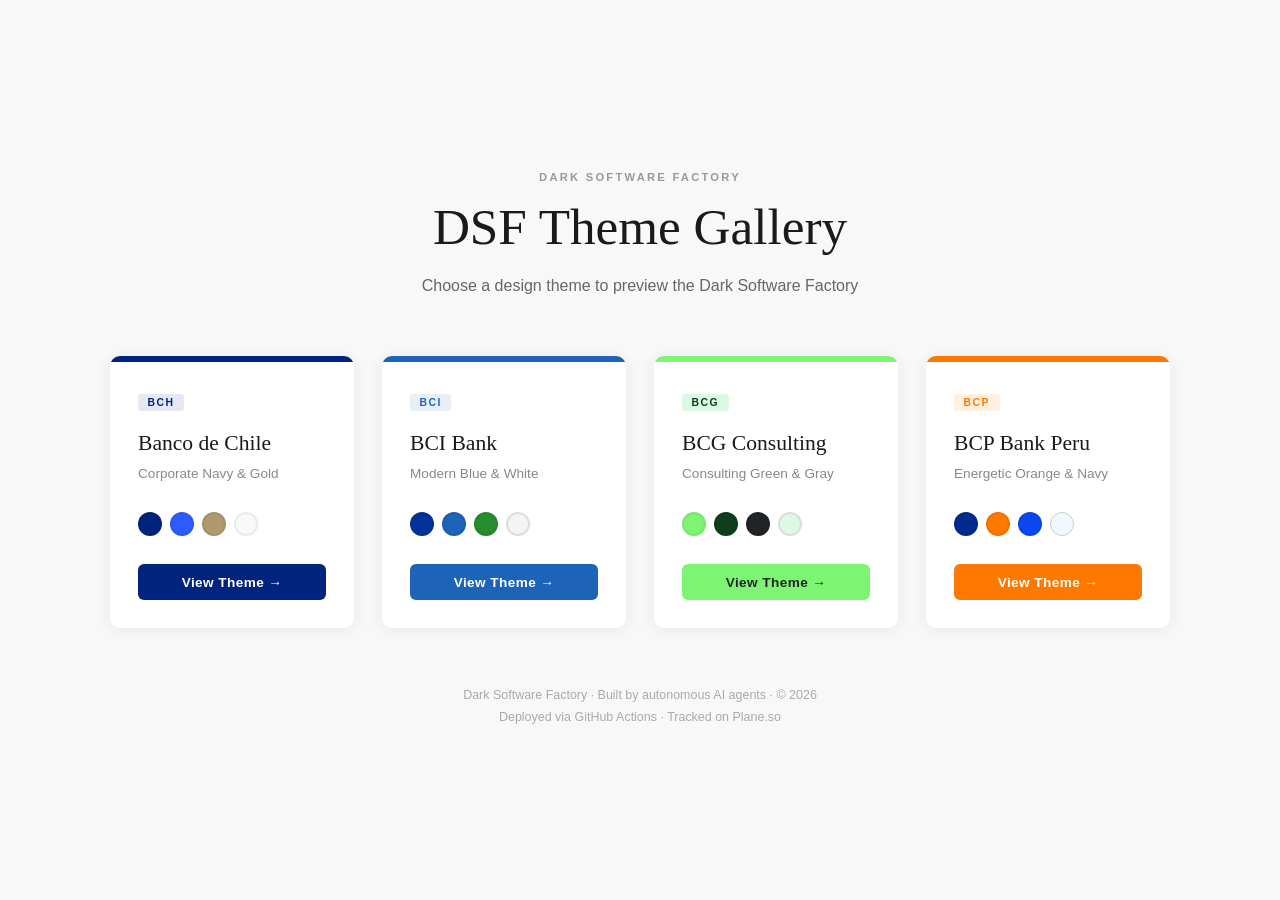
==== commit 8d6875f7: "feat: add BCP Bank Peru theme subpage (HW-020)" ====
--- a/index.html
+++ b/index.html
@@ -53,9 +53,9 @@
         /* ── Cards Grid ─────────────────────────────────── */
         .cards-grid {
             display: grid;
-            grid-template-columns: repeat(3, 1fr);
+            grid-template-columns: repeat(auto-fit, minmax(220px, 1fr));
             gap: 1.75rem;
-            max-width: 960px;
+            max-width: 1060px;
             width: 100%;
         }
 
@@ -158,6 +158,11 @@
         .bcg .card-badge { background: #DCF9E3; color: #0E3E1B; }
         .bcg .card-btn { background: #7EF473; color: #212427; }
 
+        /* ── BCP Card ──────────────────────────────────── */
+        .bcp .card-strip { background: #FF7800; }
+        .bcp .card-badge { background: #FFF0E0; color: #FF7800; }
+        .bcp .card-btn { background: #FF7800; color: #FFFFFF; }
+
         /* ── Footer ────────────────────────────────────── */
         .gallery-footer {
             margin-top: 3.5rem;
@@ -175,7 +180,7 @@
             }
         }
 
-        @media (min-width: 721px) and (max-width: 900px) {
+        @media (min-width: 721px) and (max-width: 1000px) {
             .cards-grid {
                 grid-template-columns: repeat(2, 1fr);
             }
@@ -243,6 +248,23 @@
             </div>
         </div>
 
+        <!-- BCP Card -->
+        <div class="theme-card bcp">
+            <div class="card-strip" style="background:#FF7800"></div>
+            <div class="card-body">
+                <span class="card-badge" style="background:#FFF0E0;color:#FF7800">BCP</span>
+                <div class="card-title">BCP Bank Peru</div>
+                <div class="card-subtitle">Energetic Orange &amp; Navy</div>
+                <div class="card-swatch">
+                    <div class="swatch" style="background:#002A8D;" title="#002A8D Navy"></div>
+                    <div class="swatch" style="background:#FF7800;" title="#FF7800 Orange"></div>
+                    <div class="swatch" style="background:#0A47F0;" title="#0A47F0 Accent Blue"></div>
+                    <div class="swatch" style="background:#F2F8FF;border:1px solid #ccc;" title="#F2F8FF Light BG"></div>
+                </div>
+                <a href="bcp/" class="card-btn" style="background:#FF7800;color:#fff">View Theme →</a>
+            </div>
+        </div>
+
     </div>
 
     <footer class="gallery-footer">
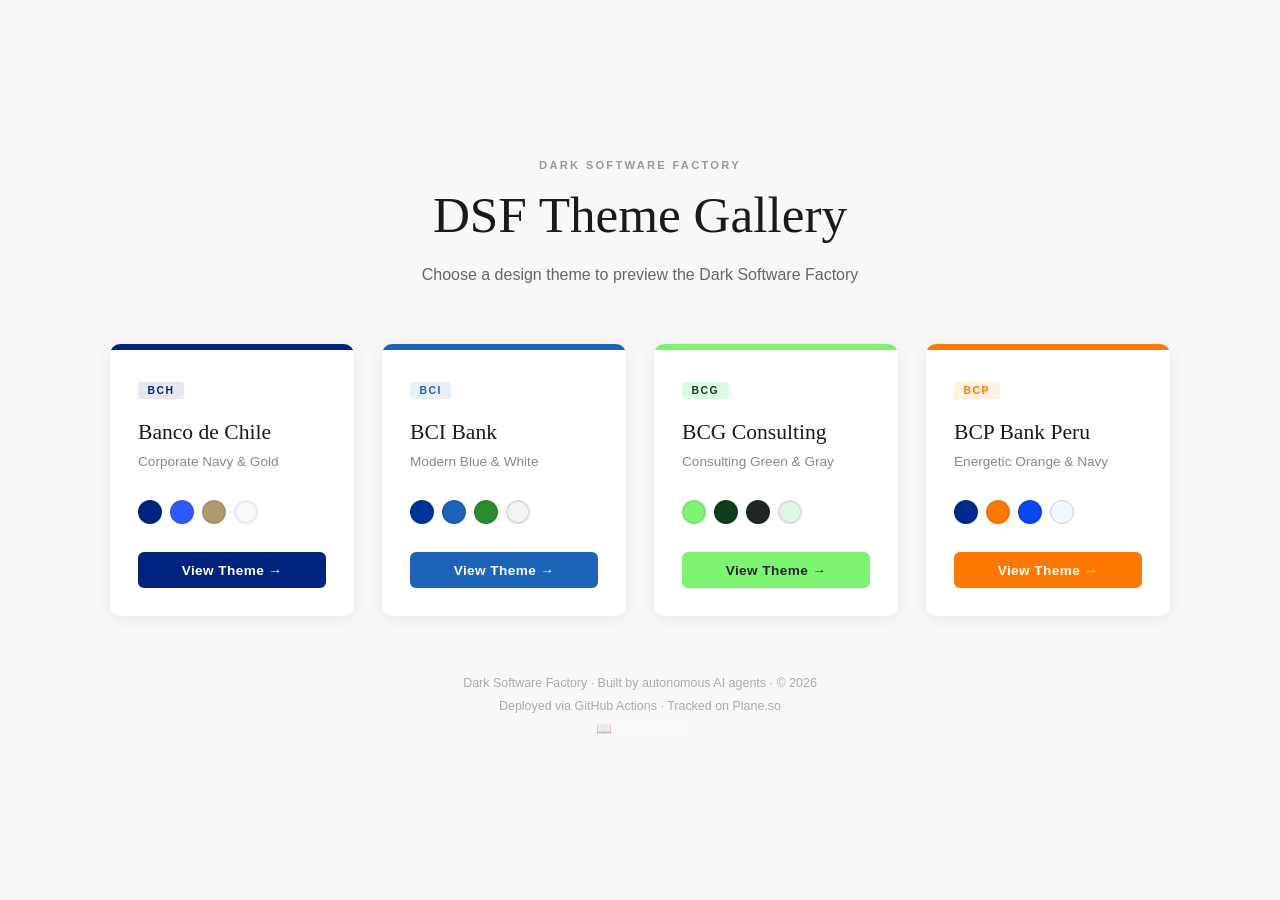
==== commit 28b6c4e3: "feat: add /details DSF documentation page (HW-021)" ====
--- a/index.html
+++ b/index.html
@@ -270,6 +270,7 @@
     <footer class="gallery-footer">
         <p>Dark Software Factory · Built by autonomous AI agents · © 2026</p>
         <p>Deployed via GitHub Actions · Tracked on Plane.so</p>
+        <p><a href="details/" style="color:rgba(255,255,255,0.6);text-decoration:none;font-size:0.8rem;">📖 DSF Details</a></p>
     </footer>
 
 </body>
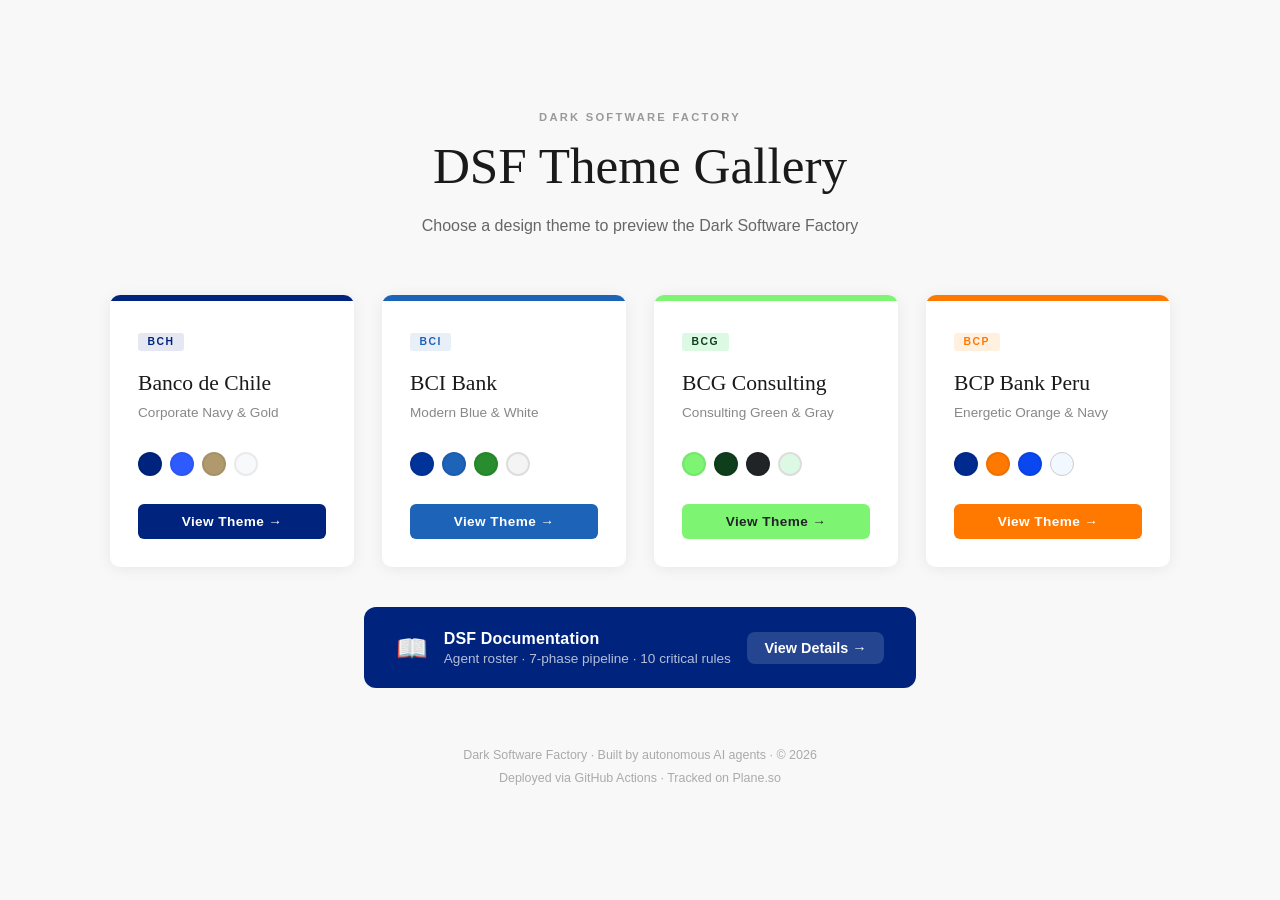
==== commit 54cade34: "fix: add prominent Details link/banner to home gallery (HW-021)" ====
--- a/index.html
+++ b/index.html
@@ -267,10 +267,23 @@
 
     </div>
 
+    <!-- DSF Details Banner -->
+    <div style="max-width:1060px;margin:2.5rem auto 0;padding:0 1.5rem;">
+        <a href="details/" style="display:flex;align-items:center;justify-content:space-between;background:#00247D;color:#fff;text-decoration:none;border-radius:12px;padding:1.4rem 2rem;gap:1rem;flex-wrap:wrap;transition:opacity 0.2s;" onmouseover="this.style.opacity='.88'" onmouseout="this.style.opacity='1'">
+            <div style="display:flex;align-items:center;gap:1rem;">
+                <span style="font-size:1.6rem;">📖</span>
+                <div>
+                    <div style="font-weight:700;font-size:1rem;letter-spacing:0.01em;">DSF Documentation</div>
+                    <div style="font-size:0.85rem;opacity:0.7;margin-top:0.2rem;">Agent roster · 7-phase pipeline · 10 critical rules</div>
+                </div>
+            </div>
+            <span style="font-weight:600;font-size:0.9rem;background:rgba(255,255,255,0.15);padding:0.5rem 1.1rem;border-radius:8px;white-space:nowrap;">View Details →</span>
+        </a>
+    </div>
+
     <footer class="gallery-footer">
         <p>Dark Software Factory · Built by autonomous AI agents · © 2026</p>
         <p>Deployed via GitHub Actions · Tracked on Plane.so</p>
-        <p><a href="details/" style="color:rgba(255,255,255,0.6);text-decoration:none;font-size:0.8rem;">📖 DSF Details</a></p>
     </footer>
 
 </body>
